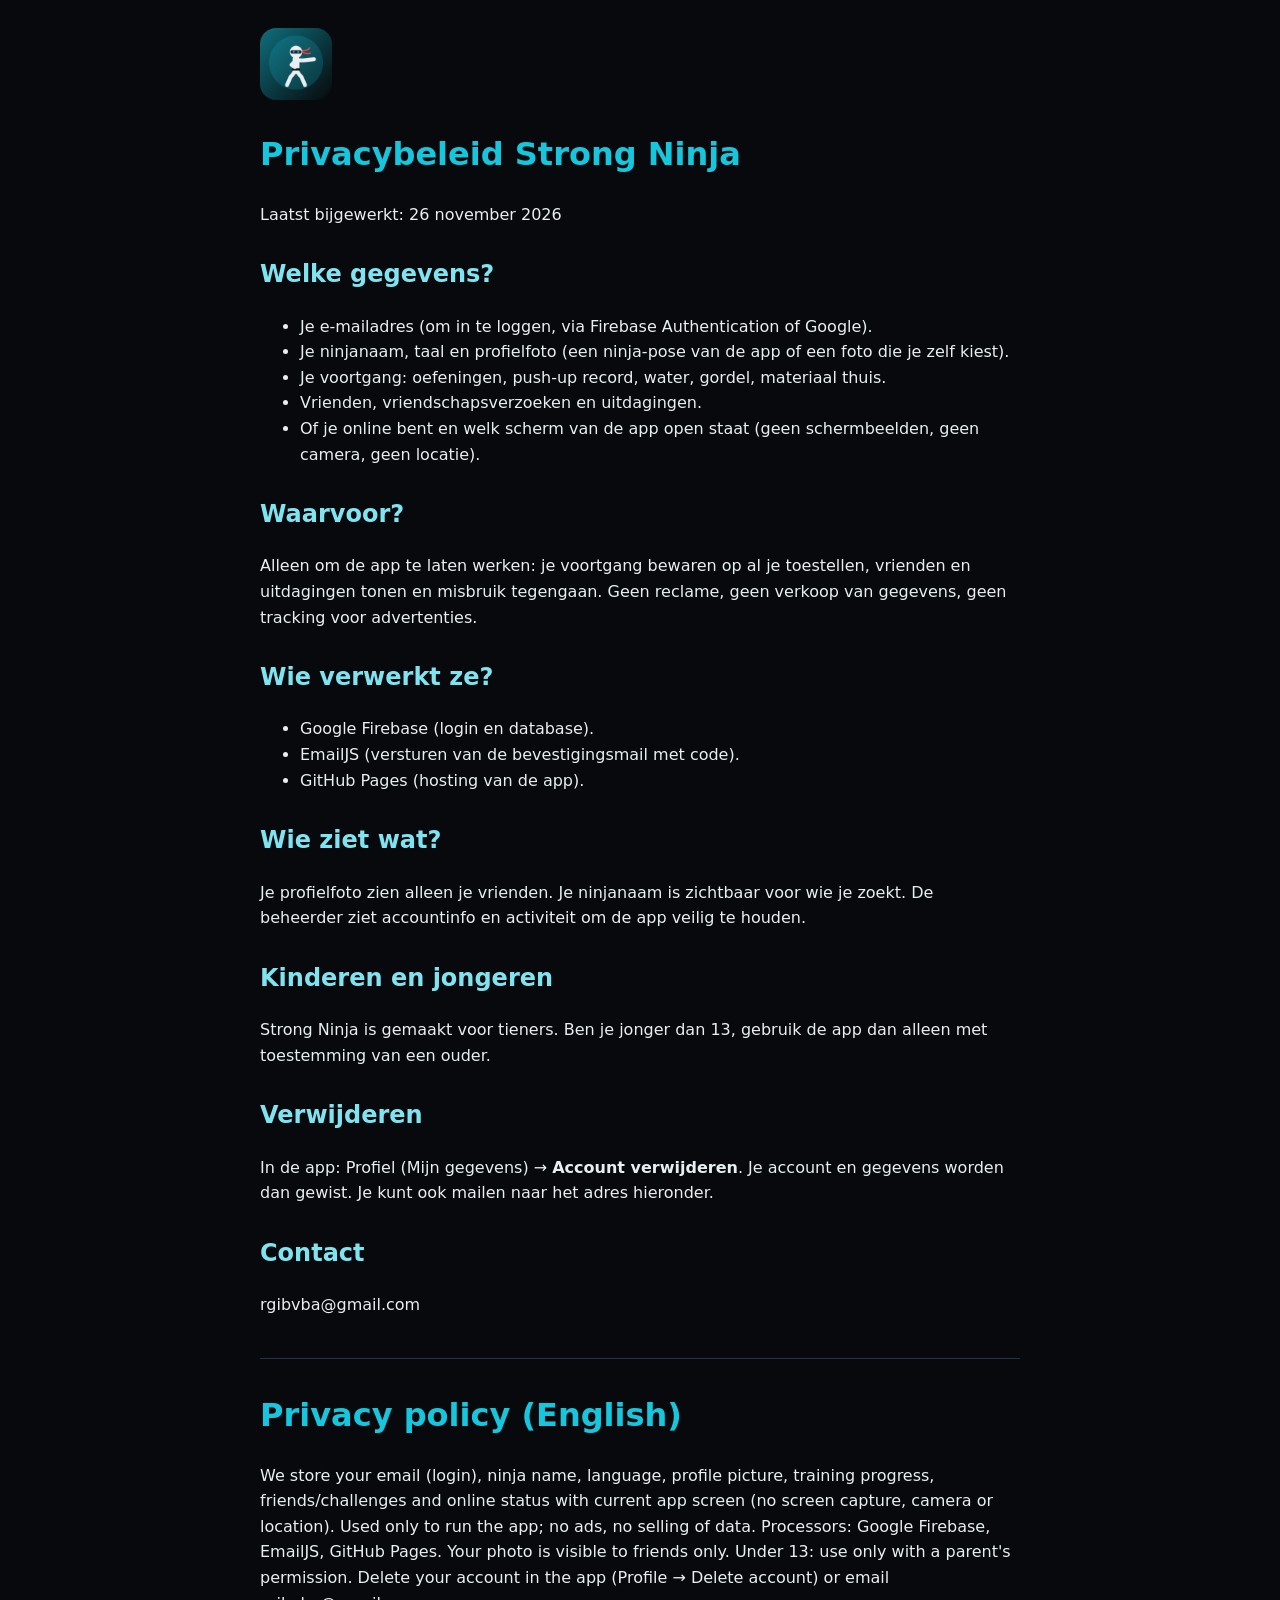
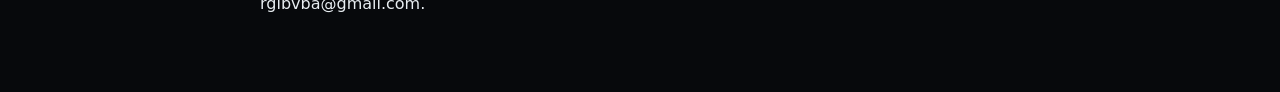
==== privacy.html @ 60306c61 "Play Store klaar: app-icoon, manifest, offline, privacy, account verwijderen" ====
<!DOCTYPE html><html lang="nl"><head><meta charset="utf-8"><meta name="viewport" content="width=device-width,initial-scale=1"><title>Strong Ninja · Privacy</title>
<link rel="icon" href="icon-192.png"><style>body{font:16px/1.6 system-ui,sans-serif;background:#07090c;color:#e8eef2;margin:0}main{max-width:760px;margin:auto;padding:28px 20px 60px}h1{color:#16c6dc}h2{color:#7fe3f0;margin-top:28px}a{color:#16c6dc}.en{border-top:1px solid #234;margin-top:40px;padding-top:10px}img{width:72px;border-radius:16px}</style></head><body><main>
<img src="icon-192.png" alt="Strong Ninja"><h1>Privacybeleid Strong Ninja</h1><p>Laatst bijgewerkt: 26 november 2026</p>
<h2>Welke gegevens?</h2><ul><li>Je e-mailadres (om in te loggen, via Firebase Authentication of Google).</li><li>Je ninjanaam, taal en profielfoto (een ninja-pose van de app of een foto die je zelf kiest).</li><li>Je voortgang: oefeningen, push-up record, water, gordel, materiaal thuis.</li><li>Vrienden, vriendschapsverzoeken en uitdagingen.</li><li>Of je online bent en welk scherm van de app open staat (geen schermbeelden, geen camera, geen locatie).</li></ul>
<h2>Waarvoor?</h2><p>Alleen om de app te laten werken: je voortgang bewaren op al je toestellen, vrienden en uitdagingen tonen en misbruik tegengaan. Geen reclame, geen verkoop van gegevens, geen tracking voor advertenties.</p>
<h2>Wie verwerkt ze?</h2><ul><li>Google Firebase (login en database).</li><li>EmailJS (versturen van de bevestigingsmail met code).</li><li>GitHub Pages (hosting van de app).</li></ul>
<h2>Wie ziet wat?</h2><p>Je profielfoto zien alleen je vrienden. Je ninjanaam is zichtbaar voor wie je zoekt. De beheerder ziet accountinfo en activiteit om de app veilig te houden.</p>
<h2>Kinderen en jongeren</h2><p>Strong Ninja is gemaakt voor tieners. Ben je jonger dan 13, gebruik de app dan alleen met toestemming van een ouder.</p>
<h2>Verwijderen</h2><p>In de app: Profiel (Mijn gegevens) → <b>Account verwijderen</b>. Je account en gegevens worden dan gewist. Je kunt ook mailen naar het adres hieronder.</p>
<h2>Contact</h2><p>rgibvba@gmail.com</p>
<div class="en"><h1>Privacy policy (English)</h1><p>We store your email (login), ninja name, language, profile picture, training progress, friends/challenges and online status with current app screen (no screen capture, camera or location). Used only to run the app; no ads, no selling of data. Processors: Google Firebase, EmailJS, GitHub Pages. Your photo is visible to friends only. Under 13: use only with a parent's permission. Delete your account in the app (Profile → Delete account) or email rgibvba@gmail.com.</p></div>
</main></body></html>
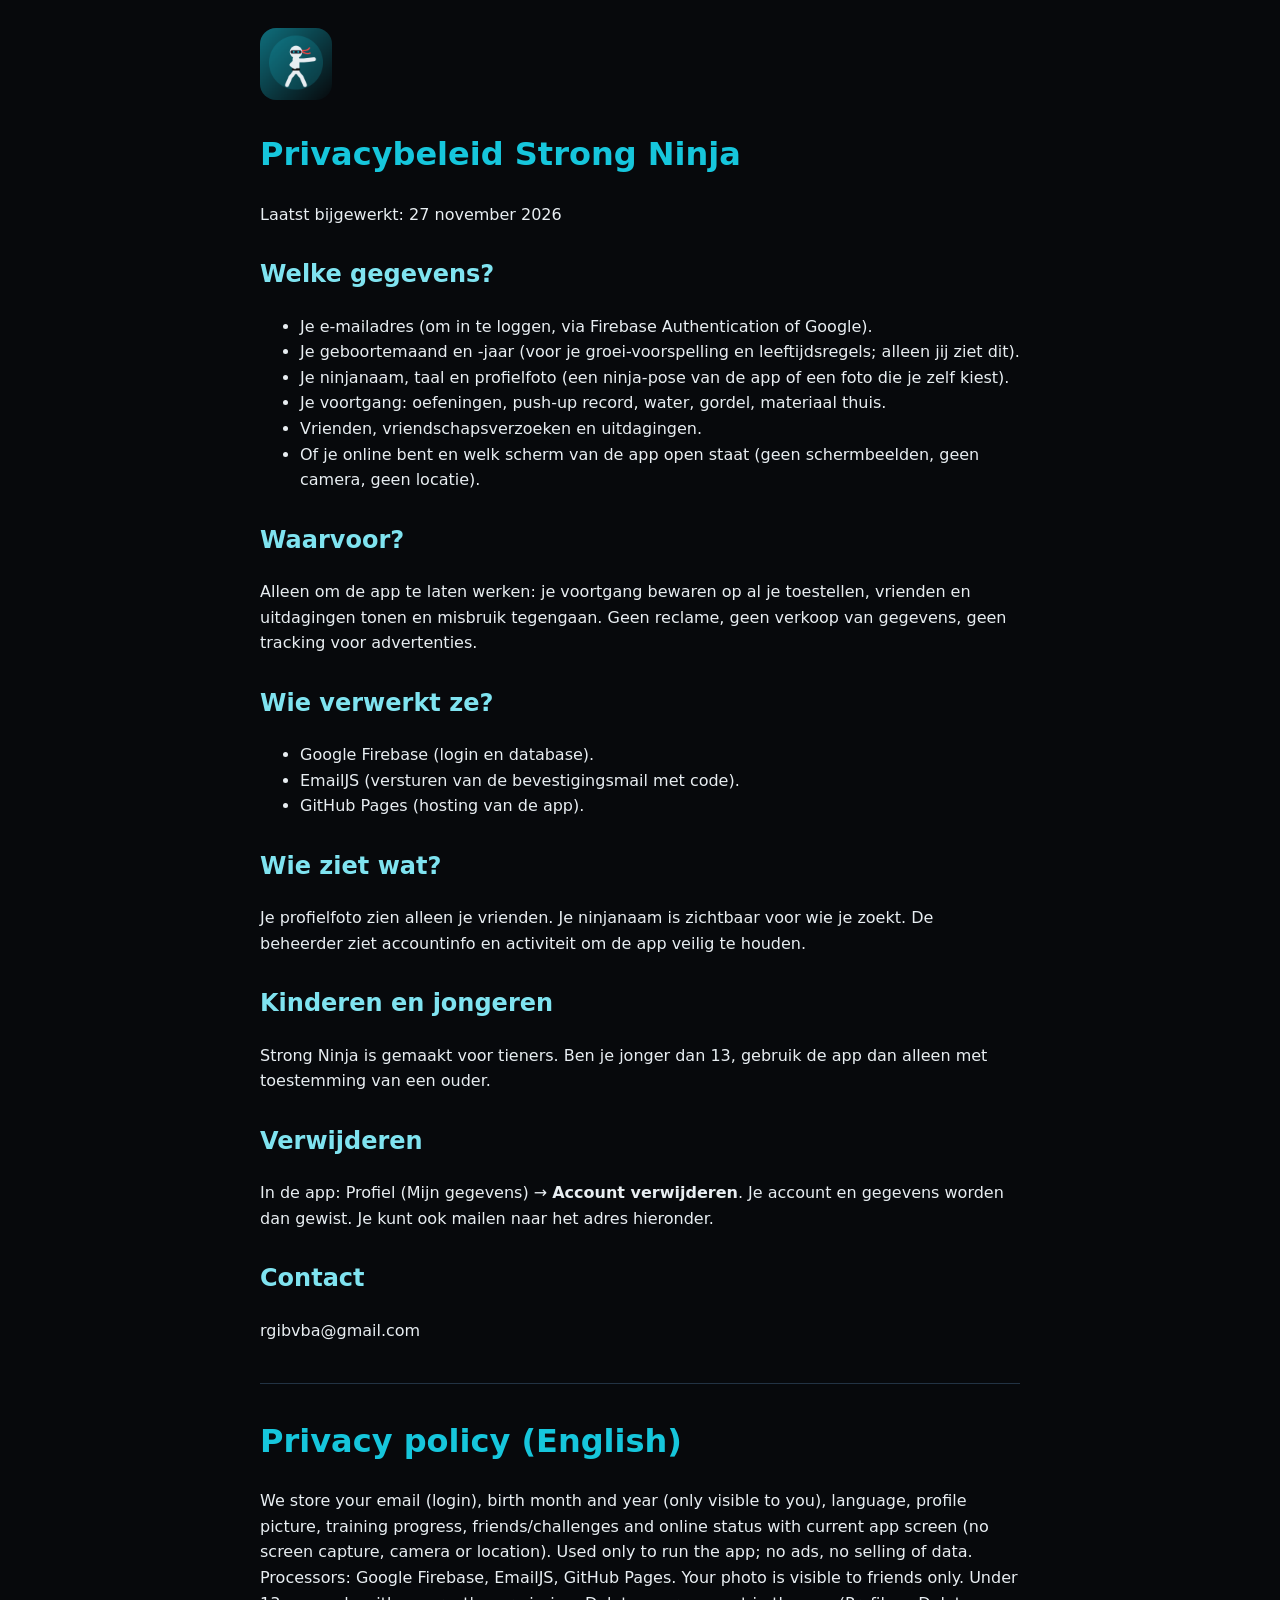
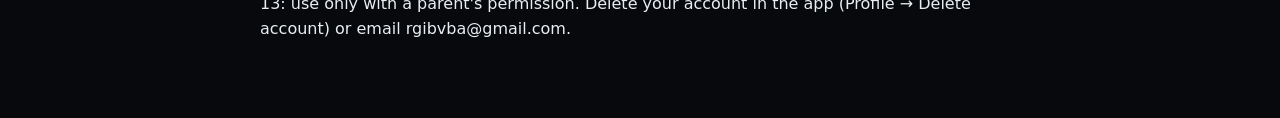
==== commit 6c04ce55: "Leeftijd vragen (geboortemaand/jaar, privé) + ouder-akkoord onder 13" ====
--- a/privacy.html
+++ b/privacy.html
@@ -1,12 +1,12 @@
 <!DOCTYPE html><html lang="nl"><head><meta charset="utf-8"><meta name="viewport" content="width=device-width,initial-scale=1"><title>Strong Ninja · Privacy</title>
 <link rel="icon" href="icon-192.png"><style>body{font:16px/1.6 system-ui,sans-serif;background:#07090c;color:#e8eef2;margin:0}main{max-width:760px;margin:auto;padding:28px 20px 60px}h1{color:#16c6dc}h2{color:#7fe3f0;margin-top:28px}a{color:#16c6dc}.en{border-top:1px solid #234;margin-top:40px;padding-top:10px}img{width:72px;border-radius:16px}</style></head><body><main>
-<img src="icon-192.png" alt="Strong Ninja"><h1>Privacybeleid Strong Ninja</h1><p>Laatst bijgewerkt: 26 november 2026</p>
-<h2>Welke gegevens?</h2><ul><li>Je e-mailadres (om in te loggen, via Firebase Authentication of Google).</li><li>Je ninjanaam, taal en profielfoto (een ninja-pose van de app of een foto die je zelf kiest).</li><li>Je voortgang: oefeningen, push-up record, water, gordel, materiaal thuis.</li><li>Vrienden, vriendschapsverzoeken en uitdagingen.</li><li>Of je online bent en welk scherm van de app open staat (geen schermbeelden, geen camera, geen locatie).</li></ul>
+<img src="icon-192.png" alt="Strong Ninja"><h1>Privacybeleid Strong Ninja</h1><p>Laatst bijgewerkt: 27 november 2026</p>
+<h2>Welke gegevens?</h2><ul><li>Je e-mailadres (om in te loggen, via Firebase Authentication of Google).</li><li>Je geboortemaand en -jaar (voor je groei-voorspelling en leeftijdsregels; alleen jij ziet dit).</li><li>Je ninjanaam, taal en profielfoto (een ninja-pose van de app of een foto die je zelf kiest).</li><li>Je voortgang: oefeningen, push-up record, water, gordel, materiaal thuis.</li><li>Vrienden, vriendschapsverzoeken en uitdagingen.</li><li>Of je online bent en welk scherm van de app open staat (geen schermbeelden, geen camera, geen locatie).</li></ul>
 <h2>Waarvoor?</h2><p>Alleen om de app te laten werken: je voortgang bewaren op al je toestellen, vrienden en uitdagingen tonen en misbruik tegengaan. Geen reclame, geen verkoop van gegevens, geen tracking voor advertenties.</p>
 <h2>Wie verwerkt ze?</h2><ul><li>Google Firebase (login en database).</li><li>EmailJS (versturen van de bevestigingsmail met code).</li><li>GitHub Pages (hosting van de app).</li></ul>
 <h2>Wie ziet wat?</h2><p>Je profielfoto zien alleen je vrienden. Je ninjanaam is zichtbaar voor wie je zoekt. De beheerder ziet accountinfo en activiteit om de app veilig te houden.</p>
 <h2>Kinderen en jongeren</h2><p>Strong Ninja is gemaakt voor tieners. Ben je jonger dan 13, gebruik de app dan alleen met toestemming van een ouder.</p>
 <h2>Verwijderen</h2><p>In de app: Profiel (Mijn gegevens) → <b>Account verwijderen</b>. Je account en gegevens worden dan gewist. Je kunt ook mailen naar het adres hieronder.</p>
 <h2>Contact</h2><p>rgibvba@gmail.com</p>
-<div class="en"><h1>Privacy policy (English)</h1><p>We store your email (login), ninja name, language, profile picture, training progress, friends/challenges and online status with current app screen (no screen capture, camera or location). Used only to run the app; no ads, no selling of data. Processors: Google Firebase, EmailJS, GitHub Pages. Your photo is visible to friends only. Under 13: use only with a parent's permission. Delete your account in the app (Profile → Delete account) or email rgibvba@gmail.com.</p></div>
+<div class="en"><h1>Privacy policy (English)</h1><p>We store your email (login), birth month and year (only visible to you), language, profile picture, training progress, friends/challenges and online status with current app screen (no screen capture, camera or location). Used only to run the app; no ads, no selling of data. Processors: Google Firebase, EmailJS, GitHub Pages. Your photo is visible to friends only. Under 13: use only with a parent's permission. Delete your account in the app (Profile → Delete account) or email rgibvba@gmail.com.</p></div>
 </main></body></html>
